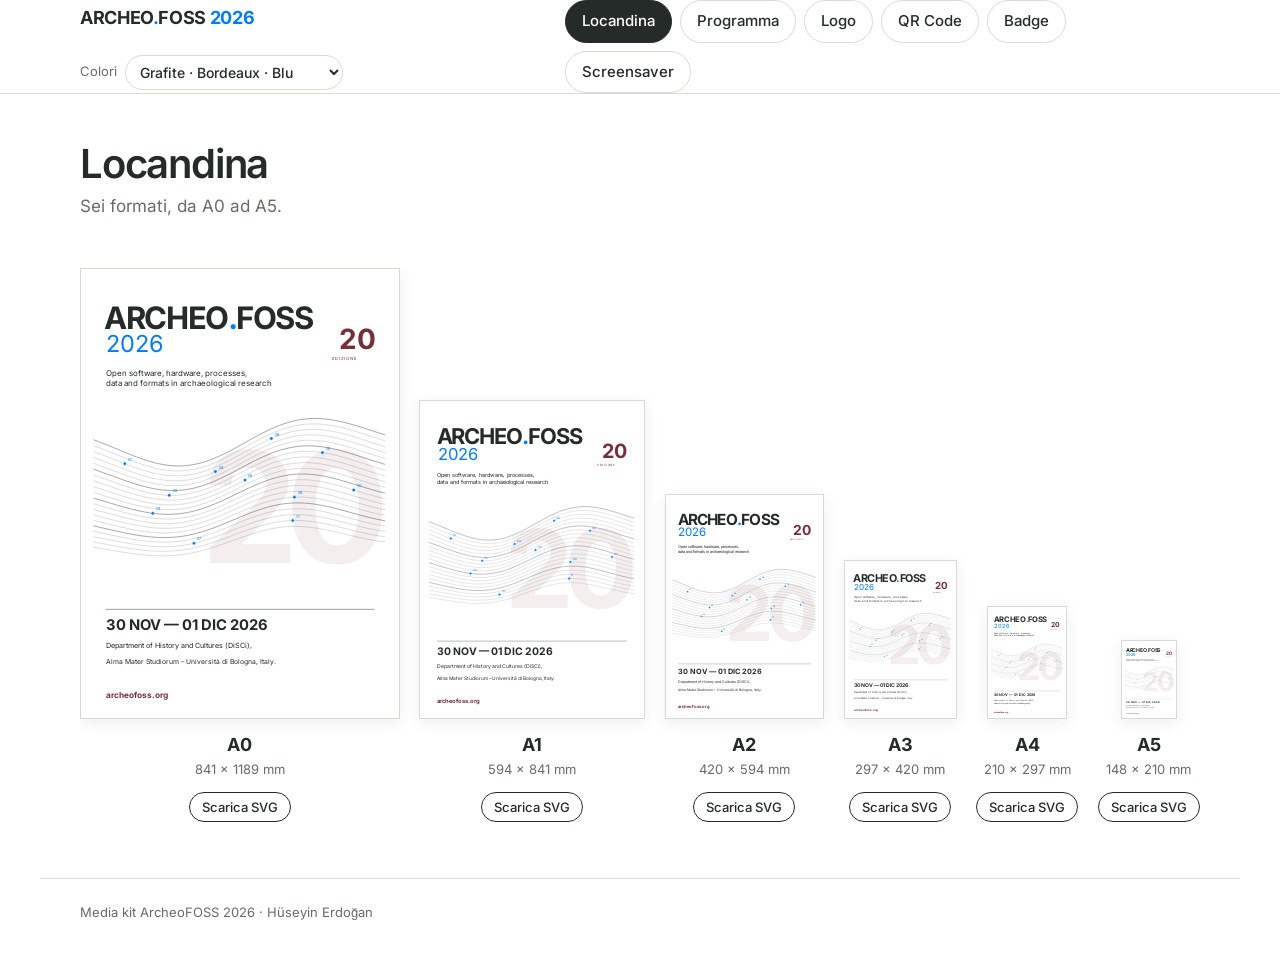
==== af2026/mediakit/index.html @ 191c9347 "Mediakit for AF26" ====
<!DOCTYPE html>
<html lang="it" data-palette="grafite-bordeaux">
<head>
<meta charset="utf-8"/>
<meta content="width=device-width, initial-scale=1" name="viewport"/>
<meta content="ArcheoFOSS 2026 Media Kit: locandina, programma pieghevole, logo, QR code, badge e screensaver." name="description"/>
<title>ArcheoFOSS 2026 — Media Kit</title>
<link href="assets/favicon.svg" rel="icon" type="image/svg+xml"/>
<link href="https://fonts.googleapis.com" rel="preconnect"/><link crossorigin="" href="https://fonts.gstatic.com" rel="preconnect"/>
<link href="https://fonts.googleapis.com/css2?family=Inter:wght@400;500;600;700&amp;display=swap" rel="stylesheet"/>
<link href="assets/theme.css?v=onepage-5" rel="stylesheet"/>
</head>
<body>
<header class="bar">
  <div class="wrap bar-inner">
    <div class="bar-left">
      <a class="brand" href="#locandina">ARCHEO<span class="dot">.</span>FOSS <span class="year">2026</span></a>
      <label class="palette-pick"><span>Colori</span>
        <select id="palette">
          <option value="grafite-bordeaux">Grafite · Bordeaux · Blu</option>
          <option value="grafite-pesca">Grafite · Pesca</option>
          <option value="nero-mattone">Nero · Rosso mattone · Blu</option>
        </select>
      </label>
    </div>
    <nav aria-label="Materiali" class="tabs">
      <a data-view="locandina" href="#locandina">Locandina</a>
      <a data-view="programma" href="#programma">Programma</a>
      <a data-view="logo" href="#logo">Logo</a>
      <a data-view="qr" href="#qr">QR Code</a>
      <a data-view="badge" href="#badge">Badge</a>
      <a data-view="screensaver" href="#screensaver">Screensaver</a>
    </nav>
  </div>
</header>

<main class="wrap">

<section class="view" id="locandina">
  <h1>Locandina</h1>
  <p class="spec">Sei formati, da A0 ad A5.</p>
  <div class="formats">
    <div class="sheet" style="--w:841;--h:1189"><img alt="Locandina A0" data-asset="locandina-a0.svg"/><strong>A0</strong><span>841 × 1189 mm</span><a class="dl small" data-asset="locandina-a0.svg" download="">Scarica SVG</a></div>
    <div class="sheet" style="--w:594;--h:841"><img alt="Locandina A1" data-asset="locandina-a1.svg"/><strong>A1</strong><span>594 × 841 mm</span><a class="dl small" data-asset="locandina-a1.svg" download="">Scarica SVG</a></div>
    <div class="sheet" style="--w:420;--h:594"><img alt="Locandina A2" data-asset="locandina-a2.svg"/><strong>A2</strong><span>420 × 594 mm</span><a class="dl small" data-asset="locandina-a2.svg" download="">Scarica SVG</a></div>
    <div class="sheet" style="--w:297;--h:420"><img alt="Locandina A3" data-asset="locandina-a3.svg"/><strong>A3</strong><span>297 × 420 mm</span><a class="dl small" data-asset="locandina-a3.svg" download="">Scarica SVG</a></div>
    <div class="sheet" style="--w:210;--h:297"><img alt="Locandina A4" data-asset="locandina-a4.svg"/><strong>A4</strong><span>210 × 297 mm</span><a class="dl small" data-asset="locandina-a4.svg" download="">Scarica SVG</a></div>
    <div class="sheet" style="--w:148;--h:210"><img alt="Locandina A5" data-asset="locandina-a5.svg"/><strong>A5</strong><span>148 × 210 mm</span><a class="dl small" data-asset="locandina-a5.svg" download="">Scarica SVG</a></div>
  </div>
</section>

<section class="view" hidden id="programma">
  <h1>Programma</h1>
  <p class="spec">A3 verticale, piegato a metà e poi a U in tre (chiuso 99 × 210 mm). Programma completo. Il PDF ha due pagine: 1 esterno, 2 interno.</p>
  <div class="dls top">
    <a class="dl primary" data-asset="programma-a3-fronte-retro.pdf" download="">Scarica PDF fronte/retro</a>
  </div>
  <div class="two">
    <figure>
      <a data-asset="programma-esterno.svg" target="_blank"><img alt="Programma: lato esterno" data-asset="programma-esterno.svg"/></a>
      <figcaption>1 · Esterno</figcaption>
      <a class="dl small" data-asset="programma-esterno.svg" download="">Solo esterno SVG</a>
    </figure>
    <figure>
      <a data-asset="programma-interno.svg" target="_blank"><img alt="Programma: lato interno" data-asset="programma-interno.svg"/></a>
      <figcaption>2 · Interno</figcaption>
      <a class="dl small" data-asset="programma-interno.svg" download="">Solo interno SVG</a>
    </figure>
  </div>
</section>

<section class="view" hidden id="logo">
  <h1>Logo</h1>
  <p class="spec">Logo ARCHEO.FOSS2026 e simbolo della 20ª edizione.</p>
  <div class="frame"><img alt="Logo ARCHEO.FOSS 2026" class="logo-word" data-asset="logo.svg"/></div>
  <div class="dls">
    <a class="dl" data-asset="logo.svg" download="">Logo SVG</a>
    <a class="dl" data-asset="logo.png" download="">Logo PNG</a>
  </div>
  <div class="frame gap"><img alt="Simbolo: 20, linee stratigrafiche e 11 nodi" data-asset="simbolo-20.svg"/></div>
  <div class="dls">
    <a class="dl" data-asset="simbolo-20.svg" download="">Simbolo SVG</a>
    <a class="dl" data-asset="simbolo-20.png" download="">Simbolo PNG</a>
  </div>
</section>

<section class="view" hidden id="qr">
  <h1>QR Code</h1>
  <p class="spec">Sotto ogni codice c’è il link a cui porta.</p>
  <div class="qr-grid">
    <!-- Per aggiungere un QR: copia questo blocco <figure> e cambia immagine, link e file. -->
    <figure class="qr-card">
      <div class="frame qr-frame"><img alt="QR code del programma ArcheoFOSS 2026" data-asset="qr-programma.svg"/></div>
      <figcaption><strong>Programma</strong><a href="https://www.archeofoss.org/2026/programme" target="_blank">https://www.archeofoss.org/2026/programme</a></figcaption>
      <div class="dls">
        <a class="dl small" data-asset="qr-programma.svg" download="">SVG</a>
        <a class="dl small" data-asset="qr-programma.png" download="">PNG</a>
      </div>
    </figure>
  </div>
</section>

<section class="view" hidden id="badge">
  <h1>Badge</h1>
  <p class="spec">Scegli il formato, scrivi i dati e scarica l’SVG.</p>
  <div class="badge-layout">
    <form class="badge-form" onsubmit="return false">
      <label for="badge-name-input">Nome e cognome</label>
      <input autocomplete="off" id="badge-name-input" maxlength="90" placeholder="Nome Cognome" type="text"/>
      <label for="badge-affiliation-input">Affiliazione</label>
      <input autocomplete="organization" id="badge-affiliation-input" maxlength="140" placeholder="Università o ente" type="text"/>
      <label for="badge-role-input">Tipologia</label>
      <select id="badge-role-input"><option value="Participant">Participant</option><option value="Speaker">Speaker</option><option value="Organising committee">Organising committee</option><option value="Workshop participant">Workshop participant</option></select>
      <div class="dls">
        <button class="dl primary" id="badge-download" type="button">Scarica badge SVG</button>
        <a class="dl" download="" href="#" id="badge-blank">Badge vuoto</a>
      </div>
    </form>
    <div class="badge-side">
      <div aria-label="Formato del badge" class="size-switch" role="group">
        <button aria-pressed="true" data-size="a6" type="button">A6 verticale · 105 × 148 mm</button>
        <button aria-pressed="false" data-size="a7" type="button">A7 orizzontale · 105 × 74 mm</button>
      </div>
      <div aria-label="Anteprima del badge" class="badge-frame" id="badge-preview"></div>
    </div>
  </div>
</section>

<section class="view" hidden id="screensaver">
  <h1>Screensaver</h1>
  <p class="spec">Copertina animata per proiettore. Un solo file HTML, funziona anche senza internet.</p>
  <div class="dls top">
    <a class="dl primary" data-asset="screensaver.html" download="">Scarica HTML</a>
    <a class="dl" data-asset="screensaver.html" target="_blank">Apri a schermo intero</a>
  </div>
  <div class="screen"><iframe data-asset="screensaver.html" loading="lazy" title="Anteprima screensaver"></iframe></div>
</section>

</main>

<footer class="wrap foot">Media kit ArcheoFOSS 2026 · Hüseyin Erdoğan</footer>

<script src="assets/badge-templates.js?v=1"></script>
<script src="assets/app.js?v=onepage-7"></script>
</body>
</html>
---- af2026/mediakit/assets/theme.css ----
/* ArcheoFOSS 2026 · Media kit a pagina singola. Bianco, grafite, pesca. */
:root{
  --paper:#FFFFFF; --ink:#252B29; --muted:#656D65; --accent:#D89277; --line:#D9DBD3;
  --gutter:40px;          /* margine laterale, uguale per tutte le sezioni */
  --max:1200px;           /* larghezza massima del contenuto */
  --space:48px;           /* spazio verticale standard */
}
*{box-sizing:border-box}
html,body{margin:0;background:var(--paper);color:var(--ink);font:16px/1.5 Inter,Arial,sans-serif}
img{display:block;max-width:100%}
a{color:inherit}
:focus-visible{outline:3px solid var(--accent);outline-offset:3px}

.wrap{max-width:var(--max);margin:0 auto;padding:0 var(--gutter)}

/* barra in alto */
.bar{position:sticky;top:0;z-index:10;background:var(--paper);border-bottom:1px solid var(--line)}
.bar-inner{display:flex;align-items:center;justify-content:space-between;gap:24px;min-height:72px}
/* combinazioni di colore (non toccano il programma) */
:root[data-palette="grafite-bordeaux"]{--ink:#252B29;--accent:#762F3D}
:root[data-palette="nero-mattone"]{--ink:#171717;--accent:#A33B35}
.bar-left{display:flex;align-items:center;gap:24px;flex-wrap:wrap}
.brand{font-weight:700;font-size:18px;letter-spacing:-.02em;text-decoration:none;color:var(--ink)}
.brand .dot,.brand .year{color:#027BFF}
.palette-pick{display:flex;align-items:center;gap:8px;font-size:13px;color:var(--muted)}
.palette-pick select{font:500 14px Inter,Arial,sans-serif;padding:7px 10px;border:1px solid var(--line);border-radius:999px;
  background:var(--paper);color:var(--ink)}
.frame.gap{margin-top:var(--space)}
.logo-word{max-width:760px;width:100%}
.screen{aspect-ratio:16/9;border:1px solid var(--line);background:#fff}
.screen iframe{width:100%;height:100%;border:0;display:block}
.tabs{display:flex;flex-wrap:wrap;gap:8px}
.tabs a{padding:9px 16px;border:1px solid var(--line);border-radius:999px;text-decoration:none;font-size:15px;font-weight:500}
.tabs a:hover{border-color:var(--ink)}
.tabs a[aria-current="page"]{background:var(--ink);border-color:var(--ink);color:var(--paper)}

/* sezioni: stessa intestazione e stessi margini */
.view{padding:var(--space) 0}
.view[hidden]{display:none}
h1{font-size:40px;line-height:1.1;letter-spacing:-.03em;font-weight:600;margin:0 0 8px}
.spec{margin:0 0 var(--space);color:var(--muted);font-size:17px}

/* pulsanti di download */
.dls{display:flex;flex-wrap:wrap;gap:12px;margin-top:24px}
.dl{display:inline-block;padding:11px 20px;border:1px solid var(--ink);border-radius:999px;background:var(--paper);
    color:var(--ink);text-decoration:none;font:500 15px Inter,Arial,sans-serif;cursor:pointer}
.dl:hover{background:var(--ink);color:var(--paper)}
.dl.small{padding:6px 12px;font-size:13px}
.dls.top{margin:0 0 var(--space)}
.dl.primary{background:var(--ink);color:var(--paper)}
.dl.primary:hover{background:var(--accent);border-color:var(--accent);color:var(--ink)}

.frame{border:1px solid var(--line);padding:32px;display:flex;align-items:center;justify-content:center;background:var(--paper)}

/* locandina: i sei formati in scala tra loro */
.formats{display:flex;align-items:flex-end;justify-content:space-between;gap:16px;overflow-x:auto;padding-bottom:8px}
.sheet{flex:0 0 auto;display:flex;flex-direction:column;align-items:center;gap:2px}
.sheet img{width:calc(var(--w) * .38px);height:calc(var(--h) * .38px);object-fit:fill;border:1px solid var(--line);
           box-shadow:0 4px 14px rgba(37,43,41,.08);margin-bottom:10px}
.sheet strong{font-size:18px}
.sheet span{font-size:13px;color:var(--muted);white-space:nowrap}
.sheet .dl{margin-top:10px;white-space:nowrap}

/* programma: fronte e retro affiancati */
.two{display:grid;grid-template-columns:1fr 1fr;gap:var(--gutter)}
.two figure{margin:0}
.two img{width:100%;height:auto;border:1px solid var(--line)}
.two figcaption{margin-top:12px;font-weight:600}
.two .dl{margin-top:12px}

/* logo e QR */
#logo .frame img{max-height:520px}
.qr-grid{display:grid;grid-template-columns:repeat(auto-fill,minmax(280px,1fr));gap:var(--gutter)}
.qr-card{margin:0}
.qr-frame{width:100%;aspect-ratio:1;padding:24px}
.qr-card figcaption{margin-top:12px;display:flex;flex-direction:column;gap:2px}
.qr-card figcaption a{font-size:14px;color:var(--muted);overflow-wrap:anywhere}
.qr-card .dls{margin-top:12px}

/* badge */
.badge-layout{display:grid;grid-template-columns:320px minmax(0,1fr);gap:var(--gutter);align-items:start}
.badge-form label{display:block;font-weight:600;margin:0 0 6px}
.badge-form input,.badge-form select{width:100%;font:16px Inter,Arial,sans-serif;padding:12px 14px;border:1px solid var(--line);
  border-radius:6px;background:var(--paper);color:var(--ink);margin:0 0 20px}
.size-switch{display:flex;gap:8px;margin:0 0 16px}
.size-switch button{flex:1;padding:9px 12px;border:1px solid var(--line);border-radius:999px;background:var(--paper);
  color:var(--ink);font:500 14px Inter,Arial,sans-serif;cursor:pointer}
.size-switch button[aria-pressed="true"]{background:var(--ink);border-color:var(--ink);color:var(--paper)}
/* anteprima grande: A6 verticale alta quasi quanto lo schermo, A7 orizzontale a tutta larghezza */
.badge-frame svg{display:block;max-width:100%;border:1px solid var(--line);margin:0 auto;box-shadow:0 6px 24px rgba(37,43,41,.08)}
.badge-frame svg[height="148mm"]{height:min(78vh,880px);width:auto}
.badge-frame svg[height="74mm"]{width:100%;height:auto}

.foot{padding-top:24px;padding-bottom:var(--space);border-top:1px solid var(--line);color:var(--muted);font-size:13px}

@media (max-width:800px){
  :root{--gutter:20px;--space:32px}
  .bar-inner{flex-direction:column;align-items:flex-start;padding-top:12px;padding-bottom:12px}
  .tabs a{padding:7px 12px;font-size:14px}
  h1{font-size:30px}
  .two,.badge-layout{grid-template-columns:1fr}
  .formats{justify-content:flex-start}
}
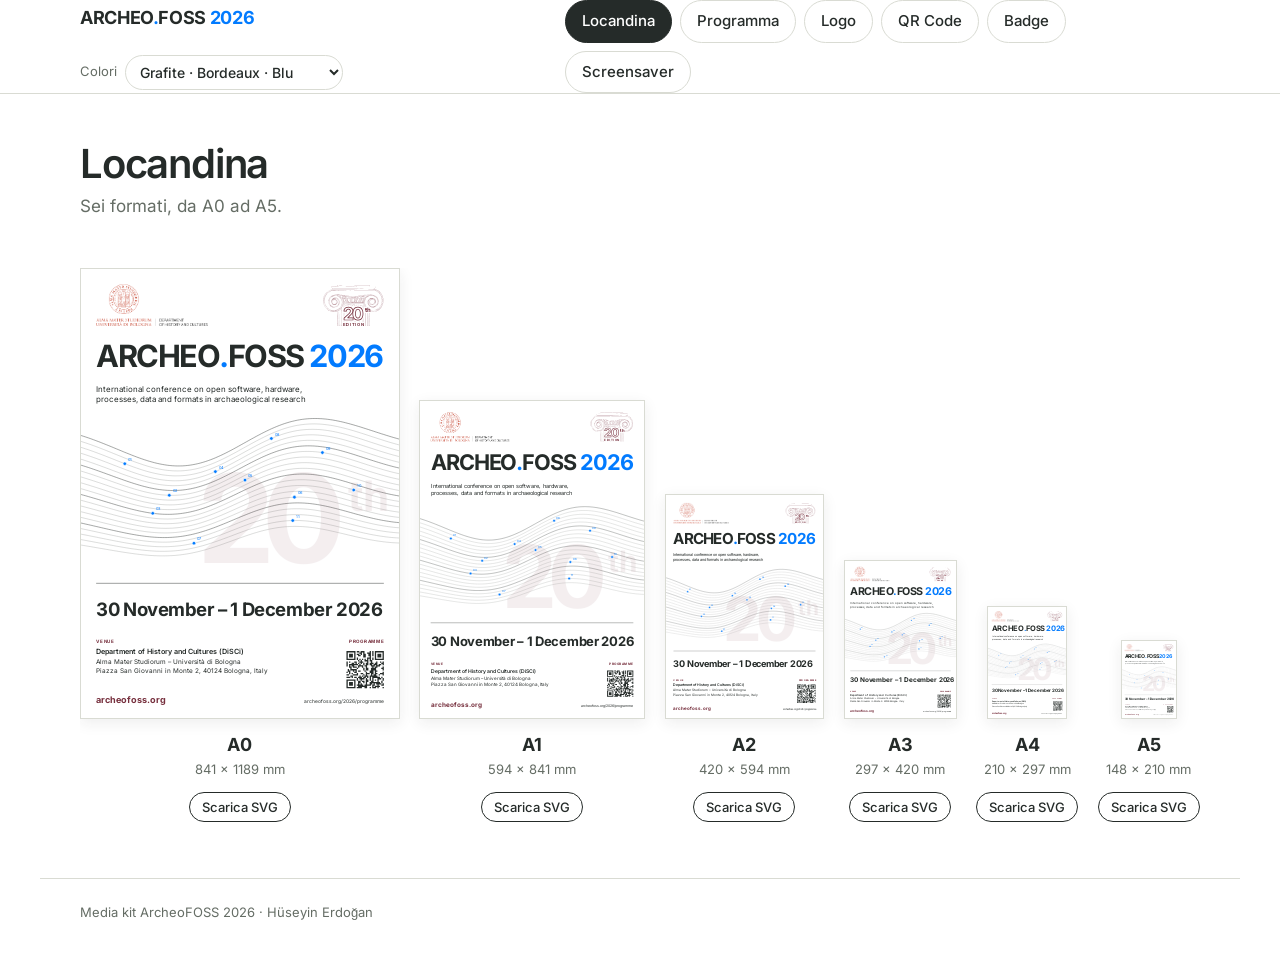
==== commit 6271b6d2: "Update af2026" ====
--- a/af2026/mediakit/index.html
+++ b/af2026/mediakit/index.html
@@ -71,7 +71,7 @@
 
 <section class="view" hidden id="logo">
   <h1>Logo</h1>
-  <p class="spec">Logo ARCHEO.FOSS2026 e simbolo della 20ª edizione.</p>
+  <p class="spec">Logo ARCHEO.FOSS2026, simbolo della 20ª edizione e capitello «20th EDITION».</p>
   <div class="frame"><img alt="Logo ARCHEO.FOSS 2026" class="logo-word" data-asset="logo.svg"/></div>
   <div class="dls">
     <a class="dl" data-asset="logo.svg" download="">Logo SVG</a>
@@ -81,6 +81,11 @@
   <div class="dls">
     <a class="dl" data-asset="simbolo-20.svg" download="">Simbolo SVG</a>
     <a class="dl" data-asset="simbolo-20.png" download="">Simbolo PNG</a>
+  </div>
+  <div class="frame gap"><img alt="Capitello ionico con 20th EDITION" class="logo-capital" data-asset="capitello-20th.svg"/></div>
+  <div class="dls">
+    <a class="dl" data-asset="capitello-20th.svg" download="">Capitello SVG</a>
+    <a class="dl" data-asset="capitello-20th.png" download="">Capitello PNG</a>
   </div>
 </section>
 
--- a/af2026/mediakit/assets/theme.css
+++ b/af2026/mediakit/assets/theme.css
@@ -27,6 +27,7 @@
   background:var(--paper);color:var(--ink)}
 .frame.gap{margin-top:var(--space)}
 .logo-word{max-width:760px;width:100%}
+.logo-capital{width:100%;max-width:340px}
 .screen{aspect-ratio:16/9;border:1px solid var(--line);background:#fff}
 .screen iframe{width:100%;height:100%;border:0;display:block}
 .tabs{display:flex;flex-wrap:wrap;gap:8px}
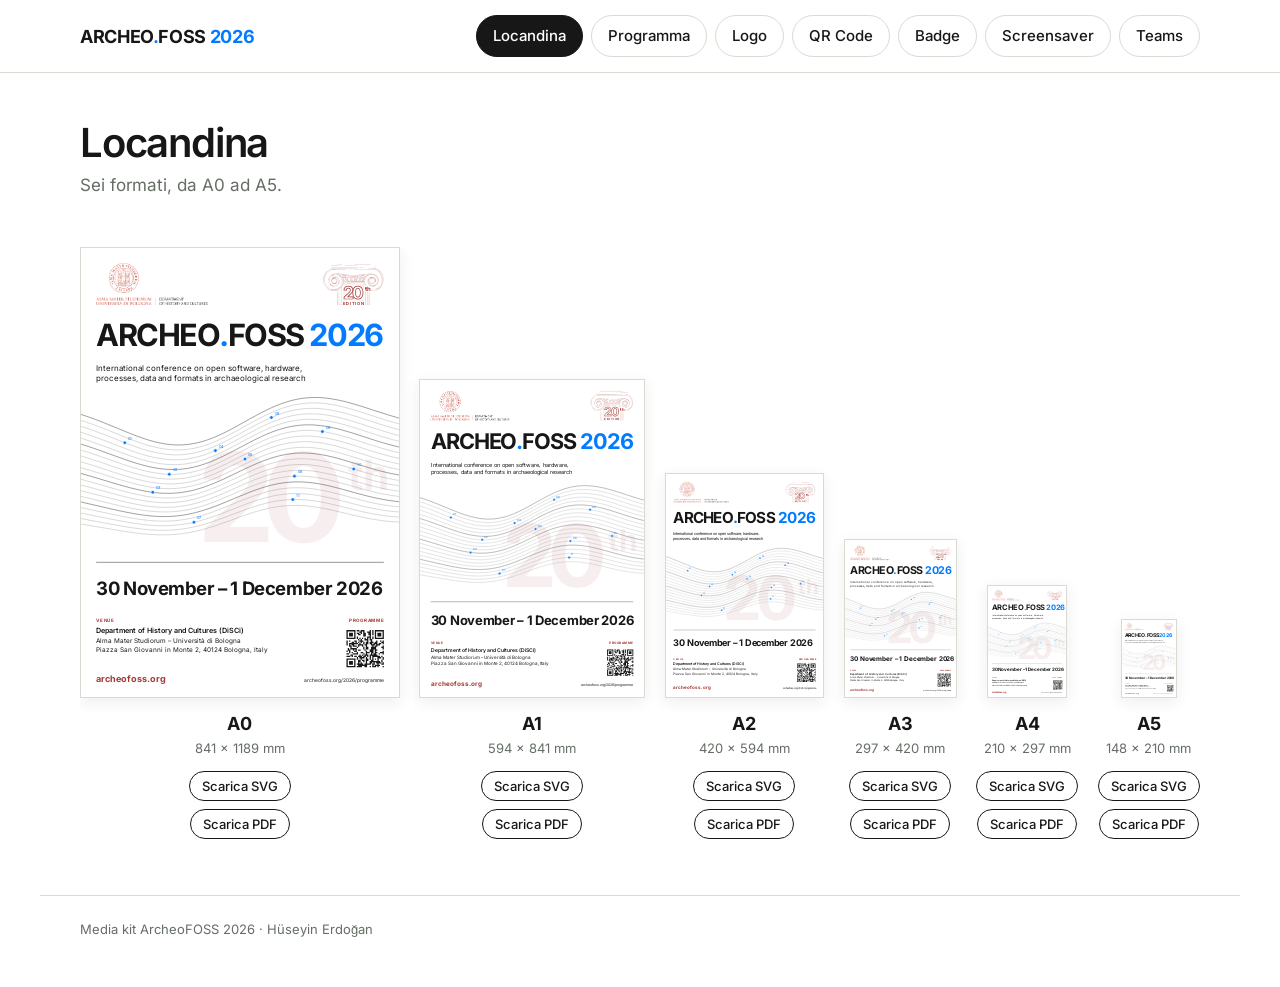
==== commit 81ec9ab4: "Revision for af2026mediakit" ====
--- a/af2026/mediakit/index.html
+++ b/af2026/mediakit/index.html
@@ -1,5 +1,5 @@
 <!DOCTYPE html>
-<html lang="it" data-palette="grafite-bordeaux">
+<html lang="it" data-palette="nero-mattone">
 <head>
 <meta charset="utf-8"/>
 <meta content="width=device-width, initial-scale=1" name="viewport"/>
@@ -15,13 +15,6 @@
   <div class="wrap bar-inner">
     <div class="bar-left">
       <a class="brand" href="#locandina">ARCHEO<span class="dot">.</span>FOSS <span class="year">2026</span></a>
-      <label class="palette-pick"><span>Colori</span>
-        <select id="palette">
-          <option value="grafite-bordeaux">Grafite · Bordeaux · Blu</option>
-          <option value="grafite-pesca">Grafite · Pesca</option>
-          <option value="nero-mattone">Nero · Rosso mattone · Blu</option>
-        </select>
-      </label>
     </div>
     <nav aria-label="Materiali" class="tabs">
       <a data-view="locandina" href="#locandina">Locandina</a>
@@ -30,6 +23,7 @@
       <a data-view="qr" href="#qr">QR Code</a>
       <a data-view="badge" href="#badge">Badge</a>
       <a data-view="screensaver" href="#screensaver">Screensaver</a>
+      <a data-view="teams" href="#teams">Teams</a>
     </nav>
   </div>
 </header>
@@ -40,12 +34,12 @@
   <h1>Locandina</h1>
   <p class="spec">Sei formati, da A0 ad A5.</p>
   <div class="formats">
-    <div class="sheet" style="--w:841;--h:1189"><img alt="Locandina A0" data-asset="locandina-a0.svg"/><strong>A0</strong><span>841 × 1189 mm</span><a class="dl small" data-asset="locandina-a0.svg" download="">Scarica SVG</a></div>
-    <div class="sheet" style="--w:594;--h:841"><img alt="Locandina A1" data-asset="locandina-a1.svg"/><strong>A1</strong><span>594 × 841 mm</span><a class="dl small" data-asset="locandina-a1.svg" download="">Scarica SVG</a></div>
-    <div class="sheet" style="--w:420;--h:594"><img alt="Locandina A2" data-asset="locandina-a2.svg"/><strong>A2</strong><span>420 × 594 mm</span><a class="dl small" data-asset="locandina-a2.svg" download="">Scarica SVG</a></div>
-    <div class="sheet" style="--w:297;--h:420"><img alt="Locandina A3" data-asset="locandina-a3.svg"/><strong>A3</strong><span>297 × 420 mm</span><a class="dl small" data-asset="locandina-a3.svg" download="">Scarica SVG</a></div>
-    <div class="sheet" style="--w:210;--h:297"><img alt="Locandina A4" data-asset="locandina-a4.svg"/><strong>A4</strong><span>210 × 297 mm</span><a class="dl small" data-asset="locandina-a4.svg" download="">Scarica SVG</a></div>
-    <div class="sheet" style="--w:148;--h:210"><img alt="Locandina A5" data-asset="locandina-a5.svg"/><strong>A5</strong><span>148 × 210 mm</span><a class="dl small" data-asset="locandina-a5.svg" download="">Scarica SVG</a></div>
+    <div class="sheet" style="--w:841;--h:1189"><img alt="Locandina A0" data-asset="locandina-a0.svg"/><strong>A0</strong><span>841 × 1189 mm</span><a class="dl small" data-asset="locandina-a0.svg" download="">Scarica SVG</a><a class="dl small" data-asset="locandina-a0.pdf" download="">Scarica PDF</a></div>
+    <div class="sheet" style="--w:594;--h:841"><img alt="Locandina A1" data-asset="locandina-a1.svg"/><strong>A1</strong><span>594 × 841 mm</span><a class="dl small" data-asset="locandina-a1.svg" download="">Scarica SVG</a><a class="dl small" data-asset="locandina-a1.pdf" download="">Scarica PDF</a></div>
+    <div class="sheet" style="--w:420;--h:594"><img alt="Locandina A2" data-asset="locandina-a2.svg"/><strong>A2</strong><span>420 × 594 mm</span><a class="dl small" data-asset="locandina-a2.svg" download="">Scarica SVG</a><a class="dl small" data-asset="locandina-a2.pdf" download="">Scarica PDF</a></div>
+    <div class="sheet" style="--w:297;--h:420"><img alt="Locandina A3" data-asset="locandina-a3.svg"/><strong>A3</strong><span>297 × 420 mm</span><a class="dl small" data-asset="locandina-a3.svg" download="">Scarica SVG</a><a class="dl small" data-asset="locandina-a3.pdf" download="">Scarica PDF</a></div>
+    <div class="sheet" style="--w:210;--h:297"><img alt="Locandina A4" data-asset="locandina-a4.svg"/><strong>A4</strong><span>210 × 297 mm</span><a class="dl small" data-asset="locandina-a4.svg" download="">Scarica SVG</a><a class="dl small" data-asset="locandina-a4.pdf" download="">Scarica PDF</a></div>
+    <div class="sheet" style="--w:148;--h:210"><img alt="Locandina A5" data-asset="locandina-a5.svg"/><strong>A5</strong><span>148 × 210 mm</span><a class="dl small" data-asset="locandina-a5.svg" download="">Scarica SVG</a><a class="dl small" data-asset="locandina-a5.pdf" download="">Scarica PDF</a></div>
   </div>
 </section>
 
@@ -71,21 +65,26 @@
 
 <section class="view" hidden id="logo">
   <h1>Logo</h1>
-  <p class="spec">Logo ARCHEO.FOSS2026, simbolo della 20ª edizione e capitello «20th EDITION».</p>
-  <div class="frame"><img alt="Logo ARCHEO.FOSS 2026" class="logo-word" data-asset="logo.svg"/></div>
+  <p class="spec">Logo ARCHEO.FOSS2026, logo con l’Università di Bologna, simbolo della 20ª edizione e capitello «20th EDITION».</p>
+  <div class="frame"><img alt="Logo ARCHEO.FOSS 2026" class="logo-word" data-asset="logo-archeofoss.svg"/></div>
   <div class="dls">
-    <a class="dl" data-asset="logo.svg" download="">Logo SVG</a>
-    <a class="dl" data-asset="logo.png" download="">Logo PNG</a>
+    <a class="dl" data-asset="logo-archeofoss.svg" download="">Logo SVG</a>
+    <a class="dl" data-asset="logo-archeofoss.png" download="">Logo PNG</a>
   </div>
-  <div class="frame gap"><img alt="Simbolo: 20, linee stratigrafiche e 11 nodi" data-asset="simbolo-20.svg"/></div>
+  <div class="frame gap"><img alt="Università di Bologna e ARCHEO.FOSS 2026" class="logo-word" data-asset="logo-archeofoss-unibo.svg"/></div>
   <div class="dls">
-    <a class="dl" data-asset="simbolo-20.svg" download="">Simbolo SVG</a>
-    <a class="dl" data-asset="simbolo-20.png" download="">Simbolo PNG</a>
+    <a class="dl" data-asset="logo-archeofoss-unibo.svg" download="">Logo con UniBo SVG</a>
+    <a class="dl" data-asset="logo-archeofoss-unibo.png" download="">Logo con UniBo PNG</a>
   </div>
-  <div class="frame gap"><img alt="Capitello ionico con 20th EDITION" class="logo-capital" data-asset="capitello-20th.svg"/></div>
+  <div class="frame gap"><img alt="Simbolo: 20, linee stratigrafiche e 11 nodi" data-asset="logo-simbolo-20.svg"/></div>
   <div class="dls">
-    <a class="dl" data-asset="capitello-20th.svg" download="">Capitello SVG</a>
-    <a class="dl" data-asset="capitello-20th.png" download="">Capitello PNG</a>
+    <a class="dl" data-asset="logo-simbolo-20.svg" download="">Simbolo SVG</a>
+    <a class="dl" data-asset="logo-simbolo-20.png" download="">Simbolo PNG</a>
+  </div>
+  <div class="frame gap"><img alt="Capitello ionico con 20th EDITION" class="logo-capital" data-asset="logo-capitello-20th.svg"/></div>
+  <div class="dls">
+    <a class="dl" data-asset="logo-capitello-20th.svg" download="">Capitello SVG</a>
+    <a class="dl" data-asset="logo-capitello-20th.png" download="">Capitello PNG</a>
   </div>
 </section>
 
@@ -95,11 +94,19 @@
   <div class="qr-grid">
     <!-- Per aggiungere un QR: copia questo blocco <figure> e cambia immagine, link e file. -->
     <figure class="qr-card">
-      <div class="frame qr-frame"><img alt="QR code del programma ArcheoFOSS 2026" data-asset="qr-programma.svg"/></div>
+      <div class="frame qr-frame"><img alt="QR code del programma ArcheoFOSS 2026" data-asset="QR-programme.svg"/></div>
       <figcaption><strong>Programma</strong><a href="https://www.archeofoss.org/2026/programme" target="_blank">https://www.archeofoss.org/2026/programme</a></figcaption>
       <div class="dls">
-        <a class="dl small" data-asset="qr-programma.svg" download="">SVG</a>
-        <a class="dl small" data-asset="qr-programma.png" download="">PNG</a>
+        <a class="dl small" data-asset="QR-programme.svg" download="">SVG</a>
+        <a class="dl small" data-asset="QR-programme.png" download="">PNG</a>
+      </div>
+    </figure>
+    <figure class="qr-card">
+      <div class="frame qr-frame"><img alt="QR code dell'evento Microsoft Teams ArcheoFOSS 2026" data-asset="QR-teams.svg"/></div>
+      <figcaption><strong>Teams</strong><a class="qr-link-long" href="https://teams.microsoft.com/l/meetup-join/19%3ameeting_Mzk4ZjAwNWUtYmQ2My00ODg3LWExMmQtNjY4NTU2NTcwZjE5%40thread.v2/0?context=%7b%22Tid%22%3a%22e99647dc-1b08-454a-bf8c-699181b389ab%22%2c%22Oid%22%3a%22e5c7dc15-92c6-40d6-b8ab-80fc4e6c59ce%22%7d" target="_blank">https://teams.microsoft.com/l/meetup-join/19%3ameeting_Mzk4ZjAwNWUtYmQ2My00ODg3LWExMmQtNjY4NTU2NTcwZjE5%40thread.v2/0?context=%7b%22Tid%22%3a%22e99647dc-1b08-454a-bf8c-699181b389ab%22%2c%22Oid%22%3a%22e5c7dc15-92c6-40d6-b8ab-80fc4e6c59ce%22%7d</a></figcaption>
+      <div class="dls">
+        <a class="dl small" data-asset="QR-teams.svg" download="">SVG</a>
+        <a class="dl small" data-asset="QR-teams.png" download="">PNG</a>
       </div>
     </figure>
   </div>
@@ -107,7 +114,7 @@
 
 <section class="view" hidden id="badge">
   <h1>Badge</h1>
-  <p class="spec">Scegli il formato, scrivi i dati e scarica l’SVG.</p>
+  <p class="spec">Badge A7 orizzontale (105 × 74 mm): scegli il modello, scrivi i dati e scarica l’SVG.</p>
   <div class="badge-layout">
     <form class="badge-form" onsubmit="return false">
       <label for="badge-name-input">Nome e cognome</label>
@@ -122,9 +129,11 @@
       </div>
     </form>
     <div class="badge-side">
-      <div aria-label="Formato del badge" class="size-switch" role="group">
-        <button aria-pressed="true" data-size="a6" type="button">A6 verticale · 105 × 148 mm</button>
-        <button aria-pressed="false" data-size="a7" type="button">A7 orizzontale · 105 × 74 mm</button>
+      <div aria-label="Modello del badge" class="size-switch" role="group">
+        <button aria-pressed="true" data-size="A7-01" type="button">A7-01</button>
+        <button aria-pressed="false" data-size="A7-02" type="button">A7-02</button>
+        <button aria-pressed="false" data-size="A7-03" type="button">A7-03</button>
+        <button aria-pressed="false" data-size="A7-04" type="button">A7-04</button>
       </div>
       <div aria-label="Anteprima del badge" class="badge-frame" id="badge-preview"></div>
     </div>
@@ -135,11 +144,29 @@
   <h1>Screensaver</h1>
   <p class="spec">Copertina animata per proiettore. Un solo file HTML, funziona anche senza internet.</p>
   <div class="dls top">
-    <a class="dl primary" data-asset="screensaver.html" download="">Scarica HTML</a>
-    <a class="dl" data-asset="screensaver.html" target="_blank">Apri a schermo intero</a>
+    <a class="dl primary" data-asset="Screensaver.html" download="">Scarica HTML</a>
+    <a class="dl" data-asset="Screensaver.html" target="_blank">Apri a schermo intero</a>
   </div>
-  <div class="screen"><iframe data-asset="screensaver.html" loading="lazy" title="Anteprima screensaver"></iframe></div>
+  <div class="screen"><iframe data-asset="Screensaver.html" loading="lazy" title="Anteprima screensaver"></iframe></div>
 </section>
+
+<section class="view" hidden id="teams">
+  <h1>Teams</h1>
+  <p class="spec">Immagini per l’evento Microsoft Teams: banner 1840 × 460 px e logo 800 × 800 px.</p>
+  <h2 class="sub">Banner · 1840 × 460 px</h2>
+  <div class="frame"><img alt="Banner Teams ArcheoFOSS 2026" class="teams-banner" data-asset="teams-banner.png"/></div>
+  <div class="dls">
+    <a class="dl" data-asset="teams-banner.png" download="">Banner PNG</a>
+    <a class="dl" data-asset="teams-banner.svg" download="">Banner SVG</a>
+  </div>
+  <h2 class="sub gap">Logo · 800 × 800 px</h2>
+  <div class="frame"><img alt="Logo Teams ArcheoFOSS 2026" class="teams-logo" data-asset="teams-logo.png"/></div>
+  <div class="dls">
+    <a class="dl" data-asset="teams-logo.png" download="">Logo PNG</a>
+    <a class="dl" data-asset="teams-logo.svg" download="">Logo SVG</a>
+  </div>
+</section>
+
 
 </main>
 
--- a/af2026/mediakit/assets/theme.css
+++ b/af2026/mediakit/assets/theme.css
@@ -1,4 +1,4 @@
-/* ArcheoFOSS 2026 · Media kit a pagina singola. Bianco, grafite, pesca. */
+/* ArcheoFOSS 2026 · Media kit a pagina singola. Nero · Rosso mattone · Blu. */
 :root{
   --paper:#FFFFFF; --ink:#252B29; --muted:#656D65; --accent:#D89277; --line:#D9DBD3;
   --gutter:40px;          /* margine laterale, uguale per tutte le sezioni */
@@ -17,17 +17,17 @@
 .bar{position:sticky;top:0;z-index:10;background:var(--paper);border-bottom:1px solid var(--line)}
 .bar-inner{display:flex;align-items:center;justify-content:space-between;gap:24px;min-height:72px}
 /* combinazioni di colore (non toccano il programma) */
-:root[data-palette="grafite-bordeaux"]{--ink:#252B29;--accent:#762F3D}
 :root[data-palette="nero-mattone"]{--ink:#171717;--accent:#A33B35}
 .bar-left{display:flex;align-items:center;gap:24px;flex-wrap:wrap}
 .brand{font-weight:700;font-size:18px;letter-spacing:-.02em;text-decoration:none;color:var(--ink)}
 .brand .dot,.brand .year{color:#027BFF}
-.palette-pick{display:flex;align-items:center;gap:8px;font-size:13px;color:var(--muted)}
-.palette-pick select{font:500 14px Inter,Arial,sans-serif;padding:7px 10px;border:1px solid var(--line);border-radius:999px;
-  background:var(--paper);color:var(--ink)}
 .frame.gap{margin-top:var(--space)}
 .logo-word{max-width:760px;width:100%}
 .logo-capital{width:100%;max-width:340px}
+.teams-banner{width:100%;max-width:920px;height:auto}
+.teams-logo{width:100%;max-width:400px;height:auto}
+.sub{font-size:16px;font-weight:600;margin:0 0 10px}
+.sub.gap{margin-top:var(--space)}
 .screen{aspect-ratio:16/9;border:1px solid var(--line);background:#fff}
 .screen iframe{width:100%;height:100%;border:0;display:block}
 .tabs{display:flex;flex-wrap:wrap;gap:8px}
@@ -61,6 +61,7 @@
 .sheet strong{font-size:18px}
 .sheet span{font-size:13px;color:var(--muted);white-space:nowrap}
 .sheet .dl{margin-top:10px;white-space:nowrap}
+.sheet .dl + .dl{margin-top:6px}
 
 /* programma: fronte e retro affiancati */
 .two{display:grid;grid-template-columns:1fr 1fr;gap:var(--gutter)}
@@ -74,6 +75,7 @@
 .qr-grid{display:grid;grid-template-columns:repeat(auto-fill,minmax(280px,1fr));gap:var(--gutter)}
 .qr-card{margin:0}
 .qr-frame{width:100%;aspect-ratio:1;padding:24px}
+.qr-frame img{width:100%;height:100%;object-fit:contain}
 .qr-card figcaption{margin-top:12px;display:flex;flex-direction:column;gap:2px}
 .qr-card figcaption a{font-size:14px;color:var(--muted);overflow-wrap:anywhere}
 .qr-card .dls{margin-top:12px}
@@ -89,7 +91,6 @@
 .size-switch button[aria-pressed="true"]{background:var(--ink);border-color:var(--ink);color:var(--paper)}
 /* anteprima grande: A6 verticale alta quasi quanto lo schermo, A7 orizzontale a tutta larghezza */
 .badge-frame svg{display:block;max-width:100%;border:1px solid var(--line);margin:0 auto;box-shadow:0 6px 24px rgba(37,43,41,.08)}
-.badge-frame svg[height="148mm"]{height:min(78vh,880px);width:auto}
 .badge-frame svg[height="74mm"]{width:100%;height:auto}
 
 .foot{padding-top:24px;padding-bottom:var(--space);border-top:1px solid var(--line);color:var(--muted);font-size:13px}
@@ -102,3 +103,4 @@
   .two,.badge-layout{grid-template-columns:1fr}
   .formats{justify-content:flex-start}
 }
+.qr-link-long{word-break:break-all;font-size:12px}
